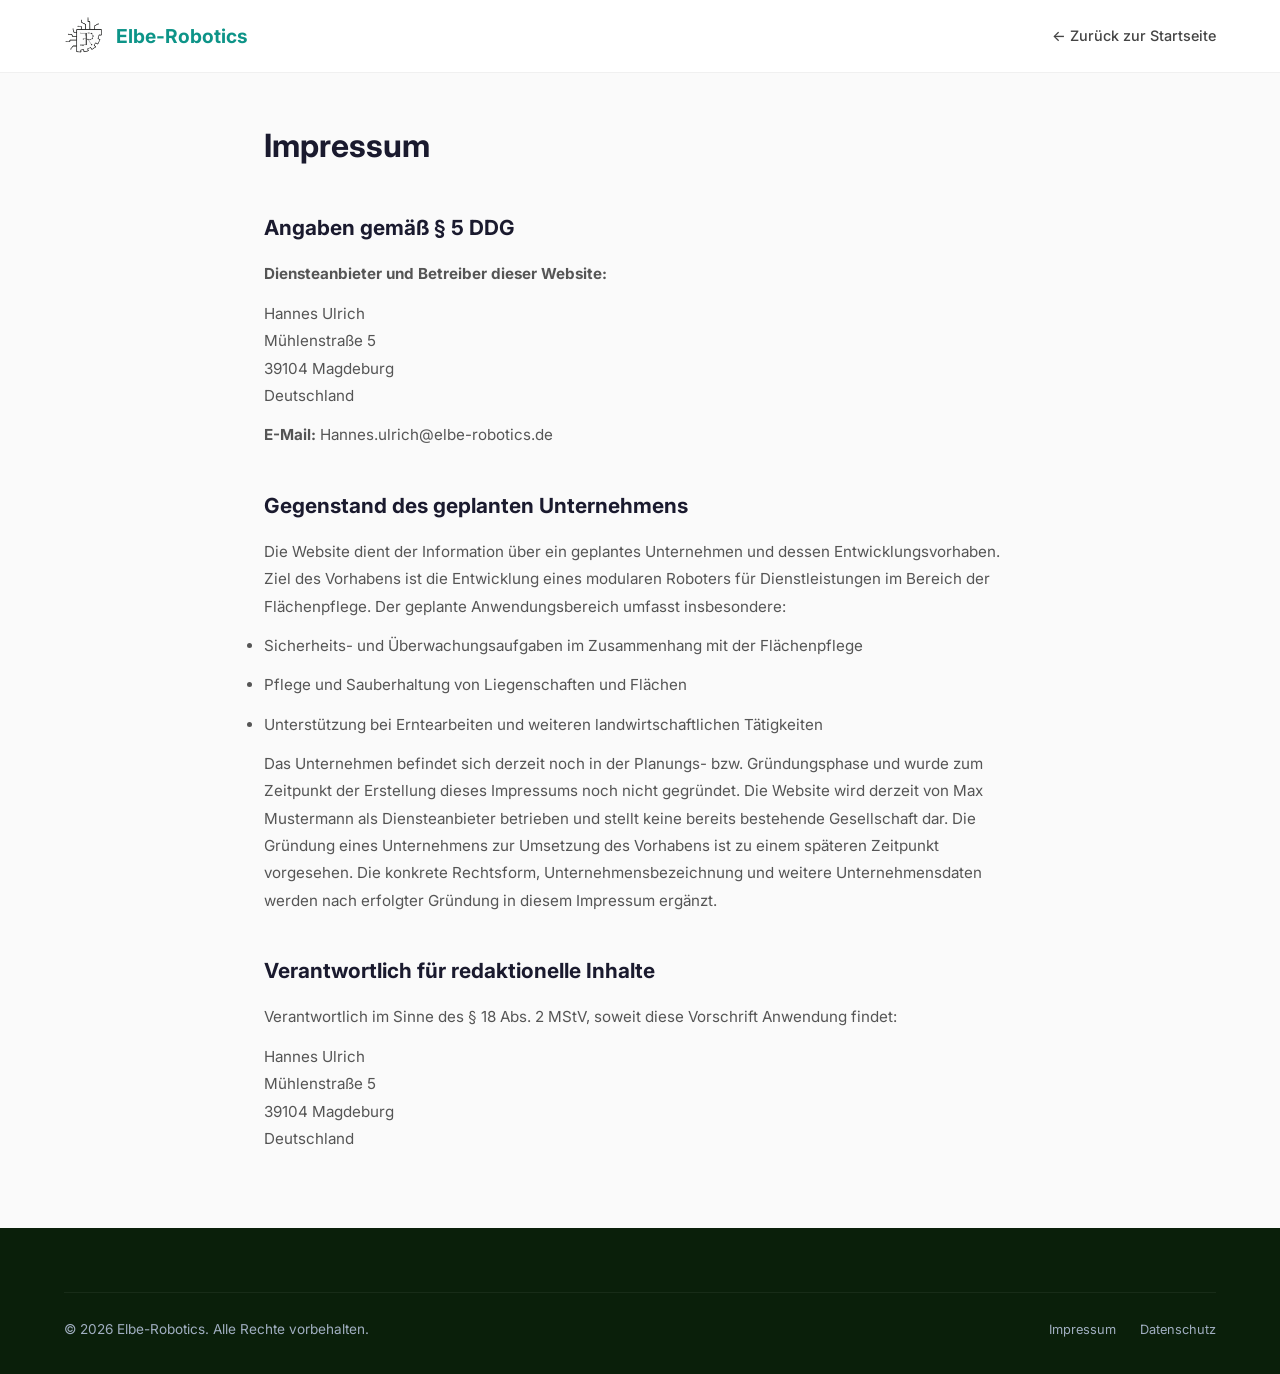
==== impressum.html @ 51936e96 "feat: initial website — Elbe-Robotics one-pager Autonomous robotics for area & agriculture managemen" ====
<!DOCTYPE html>
<html lang="de">
<head>
  <meta charset="UTF-8">
  <meta name="viewport" content="width=device-width, initial-scale=1.0">
  <title>Impressum — Elbe-Robotics</title>
  <meta name="description" content="Impressum der Elbe-Robotics Website">
  <link rel="stylesheet" href="css/styles.css">
  <link rel="icon" type="image/svg+xml" href="Logo_sw.svg">
  <link rel="preconnect" href="https://fonts.googleapis.com" crossorigin>
  <link rel="preconnect" href="https://fonts.gstatic.com" crossorigin>
  <link href="https://fonts.googleapis.com/css2?family=Inter:wght@400;500;600;700&display=swap" rel="stylesheet">
</head>
<body>

<nav>
  <div class="container">
    <a href="index.html" class="nav-logo">
      <img src="Logo_sw.svg" alt="Elbe-Robotics Logo">
      <span>Elbe-Robotics</span>
    </a>
    <ul class="nav-links" id="navLinks">
      <li><a href="index.html">← Zurück zur Startseite</a></li>
    </ul>
  </div>
</nav>

<div class="legal-content">
  <h1>Impressum</h1>

  <h2>Angaben gemäß § 5 DDG</h2>
  <p><strong>Diensteanbieter und Betreiber dieser Website:</strong></p>
  <p>
    Hannes Ulrich<br>
    Mühlenstraße 5<br>
    39104 Magdeburg<br>
    Deutschland
  </p>
  <p><strong>E-Mail:</strong> Hannes.ulrich@elbe-robotics.de</p>

  <h2>Gegenstand des geplanten Unternehmens</h2>
  <p>Die Website dient der Information über ein geplantes Unternehmen und dessen Entwicklungsvorhaben. Ziel des Vorhabens ist die Entwicklung eines modularen Roboters für Dienstleistungen im Bereich der Flächenpflege. Der geplante Anwendungsbereich umfasst insbesondere:</p>
  <ul>
    <li>Sicherheits- und Überwachungsaufgaben im Zusammenhang mit der Flächenpflege</li>
    <li>Pflege und Sauberhaltung von Liegenschaften und Flächen</li>
    <li>Unterstützung bei Erntearbeiten und weiteren landwirtschaftlichen Tätigkeiten</li>
  </ul>
  <p>Das Unternehmen befindet sich derzeit noch in der Planungs- bzw. Gründungsphase und wurde zum Zeitpunkt der Erstellung dieses Impressums noch nicht gegründet. Die Website wird derzeit von Max Mustermann als Diensteanbieter betrieben und stellt keine bereits bestehende Gesellschaft dar. Die Gründung eines Unternehmens zur Umsetzung des Vorhabens ist zu einem späteren Zeitpunkt vorgesehen. Die konkrete Rechtsform, Unternehmensbezeichnung und weitere Unternehmensdaten werden nach erfolgter Gründung in diesem Impressum ergänzt.</p>

  <h2>Verantwortlich für redaktionelle Inhalte</h2>
  <p>Verantwortlich im Sinne des § 18 Abs. 2 MStV, soweit diese Vorschrift Anwendung findet:</p>
  <p>
    Hannes Ulrich<br>
    Mühlenstraße 5<br>
    39104 Magdeburg<br>
    Deutschland
  </p>
</div>

<footer>
  <div class="container">
    <div class="footer-bottom">
      <p>© 2026 Elbe-Robotics. Alle Rechte vorbehalten.</p>
      <div class="footer-links">
        <a href="impressum.html">Impressum</a>
        <a href="datenschutz.html">Datenschutz</a>
      </div>
    </div>
  </div>
</footer>

</body>
</html>
---- css/styles.css ----
/* ── Reset & Base ── */
*, *::before, *::after { box-sizing: border-box; margin: 0; padding: 0; }
html { scroll-behavior: smooth; }
body {
  font-family: 'Inter', -apple-system, BlinkMacSystemFont, 'Segoe UI', sans-serif;
  color: #1a1a2e;
  background: #fafafa;
  line-height: 1.6;
}
a { color: inherit; text-decoration: none; }
img { max-width: 100%; height: auto; display: block; }

/* ── Container ── */
.container {
  max-width: 1200px;
  margin: 0 auto;
  padding: 0 24px;
}

/* ── Section styling ── */
.section {
  padding: 96px 0;
}
.section-header {
  text-align: center;
  margin-bottom: 64px;
}
.section-header h2 {
  font-size: 2.5rem;
  font-weight: 700;
  color: #1a1a2e;
  margin-bottom: 16px;
}
.section-header p {
  font-size: 1.125rem;
  color: #666;
  max-width: 640px;
  margin: 0 auto;
}
.section-alt {
  background: #ecf7fa;
}

/* ── Use-Case Sections (Ernte, Flächen, Sauberkeit, Sicherheit) ── */
.section-use-case {
  padding: 80px 0;
}
.use-case {
  display: grid;
  grid-template-columns: 1fr 1fr;
  gap: 64px;
  align-items: center;
}
.use-case.flipped {
  direction: rtl;
}
.use-case.flipped .use-case-content {
  direction: ltr;
}
.use-case-image img {
  width: 100%;
  border-radius: 16px;
}
.use-case-label {
  display: inline-block;
  font-size: 0.8rem;
  font-weight: 600;
  text-transform: uppercase;
  letter-spacing: 0.08em;
  color: #0d9488;
  margin-bottom: 12px;
}
.use-case-content h2 {
  font-size: 2rem;
  font-weight: 700;
  margin-bottom: 20px;
  color: #1a1a2e;
}
.use-case-content > p {
  font-size: 1.05rem;
  color: #555;
  line-height: 1.7;
  margin-bottom: 24px;
}
.use-case-features {
  list-style: none;
  display: grid;
  grid-template-columns: 1fr 1fr;
  gap: 8px 24px;
}
.use-case-features li {
  font-size: 0.9rem;
  color: #444;
  padding: 6px 0;
  display: flex;
  align-items: center;
  gap: 8px;
}
.use-case-features li::before {
  content: '✓';
  color: #0d9488;
  font-weight: 700;
}

/* ── Solution Overview Cards ── */
.overview-grid {
  display: grid;
  grid-template-columns: repeat(auto-fit, minmax(240px, 1fr));
  gap: 24px;
}
.overview-card {
  display: block;
  background: #fff;
  padding: 40px 28px;
  border-radius: 16px;
  border: 1px solid rgba(0,0,0,0.06);
  text-align: center;
  transition: transform 0.25s, box-shadow 0.25s;
  text-decoration: none;
  color: inherit;
}
.overview-card:hover {
  transform: translateY(-6px);
  box-shadow: 0 16px 48px rgba(0,0,0,0.06);
}
.overview-card .icon {
  font-size: 2.5rem;
  margin-bottom: 16px;
  display: block;
}
.overview-card h3 {
  font-size: 1.1rem;
  font-weight: 600;
  margin-bottom: 8px;
  color: #1a1a2e;
}
.overview-card p {
  font-size: 0.9rem;
  color: #666;
}

/* ── Per-use-case compact comparisons ── */
.section-compare {
  padding: 24px 0;
  background: #fff;
}
.section-compare .comparison-grid {
  max-width: 900px;
  margin: 0 auto;
}

.section-divider {
  width: 60px;
  height: 4px;
  background: linear-gradient(90deg, #0f766e, #14b8a6);
  border-radius: 2px;
  margin: 0 auto 24px;
}

/* ── Navigation ── */
nav {
  position: fixed;
  top: 0; left: 0; right: 0;
  z-index: 1000;
  background: rgba(255,255,255,0.95);
  backdrop-filter: blur(12px);
  border-bottom: 1px solid rgba(0,0,0,0.06);
}
nav .container {
  display: flex;
  align-items: center;
  justify-content: space-between;
  height: 72px;
}
.nav-logo {
  display: flex;
  align-items: center;
  gap: 12px;
}
.nav-logo img {
  height: 40px;
  width: auto;
}
.nav-logo span {
  font-size: 1.2rem;
  font-weight: 700;
  color: #0d9488;
}
.nav-links {
  display: flex;
  align-items: center;
  gap: 32px;
  list-style: none;
}
.nav-links a {
  font-size: 0.9rem;
  font-weight: 500;
  color: #444;
  transition: color 0.2s;
}
.nav-links a:hover { color: #0d9488; }

/* Hamburger */
.hamburger {
  display: none;
  flex-direction: column;
  gap: 5px;
  cursor: pointer;
  background: none;
  border: none;
  padding: 4px;
}
.hamburger span {
  width: 24px;
  height: 2px;
  background: #333;
  border-radius: 2px;
  transition: 0.3s;
}

/* ── Hero ── */
.hero {
  min-height: 100vh;
  display: flex;
  align-items: center;
  position: relative;
  background: linear-gradient(135deg, #0a1f2e 0%, #0a2a3a 40%, #0a202f 100%);
  color: #fff;
  padding-top: 72px;
}
.hero::before {
  content: '';
  position: absolute;
  top: 0; right: 0;
  width: 100%;
  height: 100%;
  background: radial-gradient(ellipse at 80% 30%, rgba(20, 184, 166, 0.08) 0%, transparent 60%);
  pointer-events: none;
}
.hero .container {
  display: grid;
  grid-template-columns: 1fr 1fr;
  gap: 64px;
  align-items: center;
  position: relative;
  z-index: 1;
}
.hero-content h1 {
  font-size: 3.5rem;
  font-weight: 800;
  line-height: 1.15;
  margin-bottom: 24px;
}
.hero-content h1 span {
  background: linear-gradient(90deg, #14b8a6, #22d3ee);
  -webkit-background-clip: text;
  -webkit-text-fill-color: transparent;
  background-clip: text;
}
.hero-content p {
  font-size: 1.15rem;
  color: #a0aec0;
  margin-bottom: 32px;
  max-width: 520px;
}
.hero-actions {
  display: flex;
  gap: 16px;
  flex-wrap: wrap;
}
.hero-actions > * {
  flex: 1;
  min-width: 220px;
}
.btn {
  display: inline-flex;
  align-items: center;
  justify-content: center;
  gap: 8px;
  padding: 13px 32px;
  min-width: 220px;
  border-radius: 8px;
  font-size: 0.95rem;
  font-weight: 600;
  transition: all 0.25s;
  cursor: pointer;
  border: 1px solid transparent;
}
.btn-primary {
  background: linear-gradient(90deg, #0f766e, #0d9488);
  color: #fff;
  border: 1px solid transparent;
}
.btn-primary:hover {
  transform: translateY(-2px);
  box-shadow: 0 8px 24px rgba(45, 90, 39, 0.3);
}
.btn-secondary {
  background: rgba(255,255,255,0.08);
  color: #fff;
  border: 1px solid rgba(255,255,255,0.15);
  width: 100%;
}
.btn-secondary:hover {
  background: rgba(255,255,255,0.15);
  transform: translateY(-2px);
}

/* ── Hero Button Dropdown ── */
.btn-dropdown {
  position: relative;
  display: inline-block;
}
.btn-dropdown .btn {
  cursor: pointer;
  width: 100%;
}
.btn-dropdown-menu {
  display: none;
  position: absolute;
  top: calc(100% + 8px);
  left: 0;
  width: 100%;
  background: #fff;
  min-width: 240px;
  padding: 8px 0;
  border-radius: 10px;
  box-shadow: 0 12px 40px rgba(0,0,0,0.15);
  border: 1px solid rgba(0,0,0,0.06);
  list-style: none;
  z-index: 100;
}
.btn-dropdown.open .btn-dropdown-menu {
  display: block;
}
.btn-dropdown-menu li a {
  display: block;
  padding: 12px 20px;
  font-size: 0.9rem;
  font-weight: 500;
  color: #333;
  text-decoration: none;
  transition: background 0.2s;
}
.btn-dropdown-menu li a:hover {
  background: #ecf7fa;
  color: #0d9488;
}
.btn-dropdown-menu li:first-child a {
  border-radius: 10px 10px 0 0;
}
.btn-dropdown-menu li:last-child a {
  border-radius: 0 0 10px 10px;
}

.hero-image img {
  width: 100%;
  border-radius: 16px;
  box-shadow: 0 24px 80px rgba(0,0,0,0.3);
}

/* ── Technology ── */
.tech-grid {
  display: grid;
  grid-template-columns: 1fr 1fr;
  gap: 24px;
  max-width: 800px;
  margin: 0 auto;
}
.tech-card {
  background: #fff;
  padding: 40px 32px;
  border-radius: 16px;
  border: 1px solid rgba(0,0,0,0.06);
  text-align: center;
  transition: transform 0.25s;
}
.tech-card:hover { transform: translateY(-4px); }
.tech-card .icon {
  font-size: 2.5rem;
  margin-bottom: 16px;
}
.tech-card h3 {
  font-size: 1.15rem;
  font-weight: 600;
  margin-bottom: 12px;
}
.tech-card p {
  font-size: 0.9rem;
  color: #666;
  max-width: 300px;
  margin: 0 auto;
}

/* ── Comparison (Competition) ── */
.comparison-grid {
  display: grid;
  grid-template-columns: repeat(3, 1fr);
  gap: 24px;
}
.comparison-compact {
  gap: 12px;
}
.comparison-compact .compare-card {
  padding: 24px 16px;
}
.compare-card {
  padding: 40px 28px;
  border-radius: 16px;
  text-align: center;
  border: 1px solid rgba(0,0,0,0.06);
}
.compare-card.traditional {
  background: #fff;
}
.compare-card.workers {
  background: #fff;
}
.compare-card.elbe {
  background: linear-gradient(135deg, #0f766e, #0d9488);
  color: #fff;
  border: none;
  transform: scale(1.03);
  box-shadow: 0 16px 40px rgba(45, 90, 39, 0.2);
}
.compare-card h3 {
  font-size: 1.2rem;
  font-weight: 700;
  margin-bottom: 24px;
}
.compare-card.elbe h3 { color: #fff; }
.compare-card ul {
  list-style: none;
  text-align: left;
  font-size: 0.9rem;
}
.compare-card ul li {
  padding: 8px 0;
  border-bottom: 1px solid rgba(0,0,0,0.04);
  display: flex;
  align-items: center;
  gap: 8px;
}
.compare-card.elbe ul li {
  border-bottom-color: rgba(255,255,255,0.1);
  color: #e0f0e0;
}
.compare-card .badge {
  display: inline-block;
  padding: 4px 16px;
  border-radius: 20px;
  font-size: 0.8rem;
  font-weight: 600;
  margin-bottom: 16px;
}
.compare-card .badge.winner {
  background: #14b8a6;
  color: #1a1a2e;
}
.compare-card .badge.loser {
  background: #f0f0f0;
  color: #999;
}

/* ── Team ── */
.team-grid {
  display: grid;
  grid-template-columns: repeat(auto-fit, minmax(200px, 1fr));
  gap: 32px;
  max-width: 1100px;
  margin: 0 auto;
}
.team-card {
  text-align: center;
  padding: 32px 16px;
  border-radius: 16px;
  background: #fff;
  border: 1px solid rgba(0,0,0,0.05);
  transition: transform 0.25s;
}
.team-card:hover { transform: translateY(-4px); }
.team-card img {
  width: 140px;
  height: 170px;
  object-fit: cover;
  border-radius: 50%;
  margin: 0 auto 16px;
  background: #ecf7fa;
}
.team-card h4 {
  font-size: 1rem;
  font-weight: 600;
  margin-bottom: 4px;
}
.team-card p {
  font-size: 0.85rem;
  color: #666;
}

/* ── Vision ── */
.vision-block {
  max-width: 720px;
  margin: 0 auto;
  text-align: center;
}
.vision-block p {
  font-size: 1.15rem;
  color: #555;
  margin-bottom: 16px;
}
.vision-goals {
  display: grid;
  grid-template-columns: repeat(auto-fit, minmax(200px, 1fr));
  gap: 16px;
  margin-top: 48px;
}
.goal-item {
  background: #fff;
  padding: 20px;
  border-radius: 12px;
  border: 1px solid rgba(0,0,0,0.05);
  font-size: 0.9rem;
  font-weight: 500;
  color: #0d9488;
  display: flex;
  align-items: center;
  gap: 8px;
  justify-content: center;
}

/* ── Footer ── */
footer {
  background: #0a1f0a;
  color: #a0aec0;
  padding: 64px 0 32px;
}
footer p, footer a {
  font-size: 0.85rem;
  color: #a0aec0;
  line-height: 1.8;
}
footer a:hover { color: #14b8a6; }
.footer-bottom {
  border-top: 1px solid rgba(255,255,255,0.06);
  padding-top: 24px;
  display: flex;
  justify-content: space-between;
  align-items: center;
  flex-wrap: wrap;
  gap: 16px;
  font-size: 0.8rem;
}
.footer-links {
  display: flex;
  gap: 24px;
}
.footer-links a { font-size: 0.8rem; }

/* ── Legal Pages ── */
.legal-content {
  max-width: 800px;
  margin: 0 auto;
  padding: 120px 24px 64px;
}
.legal-content h1 {
  font-size: 2rem;
  margin-bottom: 32px;
}
.legal-content h2 {
  font-size: 1.3rem;
  margin-top: 40px;
  margin-bottom: 16px;
}
.legal-content p, .legal-content li {
  font-size: 0.95rem;
  color: #555;
  line-height: 1.8;
  margin-bottom: 12px;
}

/* ── Responsive ── */
@media (max-width: 768px) {
  .nav-links {
    display: none;
    position: absolute;
    top: 72px;
    left: 0; right: 0;
    background: #fff;
    flex-direction: column;
    padding: 24px;
    gap: 16px;
    border-bottom: 1px solid rgba(0,0,0,0.06);
  }
  .nav-links.open { display: flex; }
  .hamburger { display: flex; }

  .hero .container {
    grid-template-columns: 1fr;
    text-align: center;
    gap: 32px;
  }
  .hero-content h1 { font-size: 2.2rem; }
  .hero-content p { margin: 0 auto 32px; }
  .hero-actions { justify-content: center; }
  .hero-image { grid-row: 1; }

  .section { padding: 64px 0; }
  .section-header h2 { font-size: 1.8rem; }

  .comparison-grid { grid-template-columns: 1fr; }
  .compare-card.elbe { transform: none; }

  .footer-bottom { flex-direction: column; text-align: center; }

  .tech-grid {
    grid-template-columns: 1fr;
    gap: 16px;
  }

  .use-case {
    grid-template-columns: 1fr;
    gap: 32px;
    text-align: center;
  }
  .use-case.flipped {
    direction: ltr;
  }
  .use-case-content h2 { font-size: 1.5rem; }
  .use-case-features {
    grid-template-columns: 1fr;
    text-align: left;
  }
  .section-use-case { padding: 56px 0; }
  .comparison-compact { gap: 8px; }
  .comparison-compact .compare-card {
    padding: 16px 10px;
  }
  .comparison-compact .compare-card h3 {
    font-size: 0.85rem;
    margin-bottom: 8px;
  }
  .comparison-compact .compare-card li {
    font-size: 0.75rem;
    padding: 4px 0;
  }
}
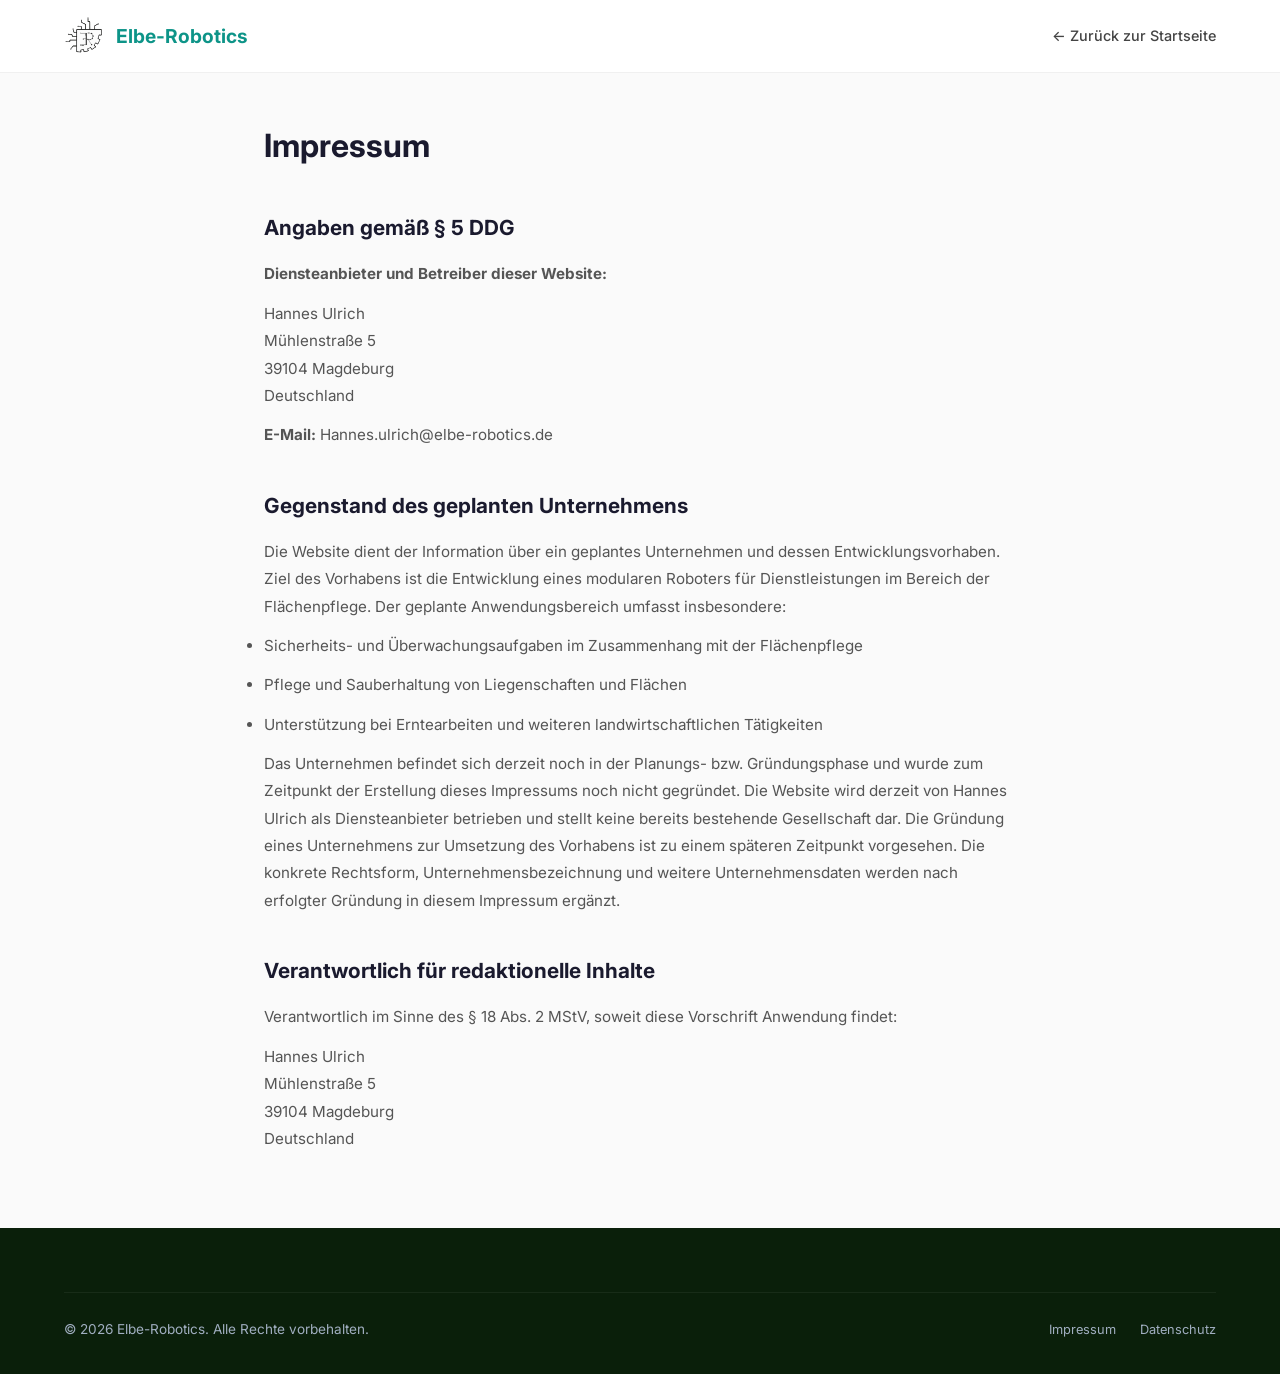
==== commit 501c63e1: "Update impressum.html Z48 Inhalt Hannes" ====
--- a/impressum.html
+++ b/impressum.html
@@ -45,7 +45,7 @@
     <li>Pflege und Sauberhaltung von Liegenschaften und Flächen</li>
     <li>Unterstützung bei Erntearbeiten und weiteren landwirtschaftlichen Tätigkeiten</li>
   </ul>
-  <p>Das Unternehmen befindet sich derzeit noch in der Planungs- bzw. Gründungsphase und wurde zum Zeitpunkt der Erstellung dieses Impressums noch nicht gegründet. Die Website wird derzeit von Max Mustermann als Diensteanbieter betrieben und stellt keine bereits bestehende Gesellschaft dar. Die Gründung eines Unternehmens zur Umsetzung des Vorhabens ist zu einem späteren Zeitpunkt vorgesehen. Die konkrete Rechtsform, Unternehmensbezeichnung und weitere Unternehmensdaten werden nach erfolgter Gründung in diesem Impressum ergänzt.</p>
+  <p>Das Unternehmen befindet sich derzeit noch in der Planungs- bzw. Gründungsphase und wurde zum Zeitpunkt der Erstellung dieses Impressums noch nicht gegründet. Die Website wird derzeit von Hannes Ulrich als Diensteanbieter betrieben und stellt keine bereits bestehende Gesellschaft dar. Die Gründung eines Unternehmens zur Umsetzung des Vorhabens ist zu einem späteren Zeitpunkt vorgesehen. Die konkrete Rechtsform, Unternehmensbezeichnung und weitere Unternehmensdaten werden nach erfolgter Gründung in diesem Impressum ergänzt.</p>
 
   <h2>Verantwortlich für redaktionelle Inhalte</h2>
   <p>Verantwortlich im Sinne des § 18 Abs. 2 MStV, soweit diese Vorschrift Anwendung findet:</p>
@@ -70,4 +70,4 @@
 </footer>
 
 </body>
-</html>+</html>
